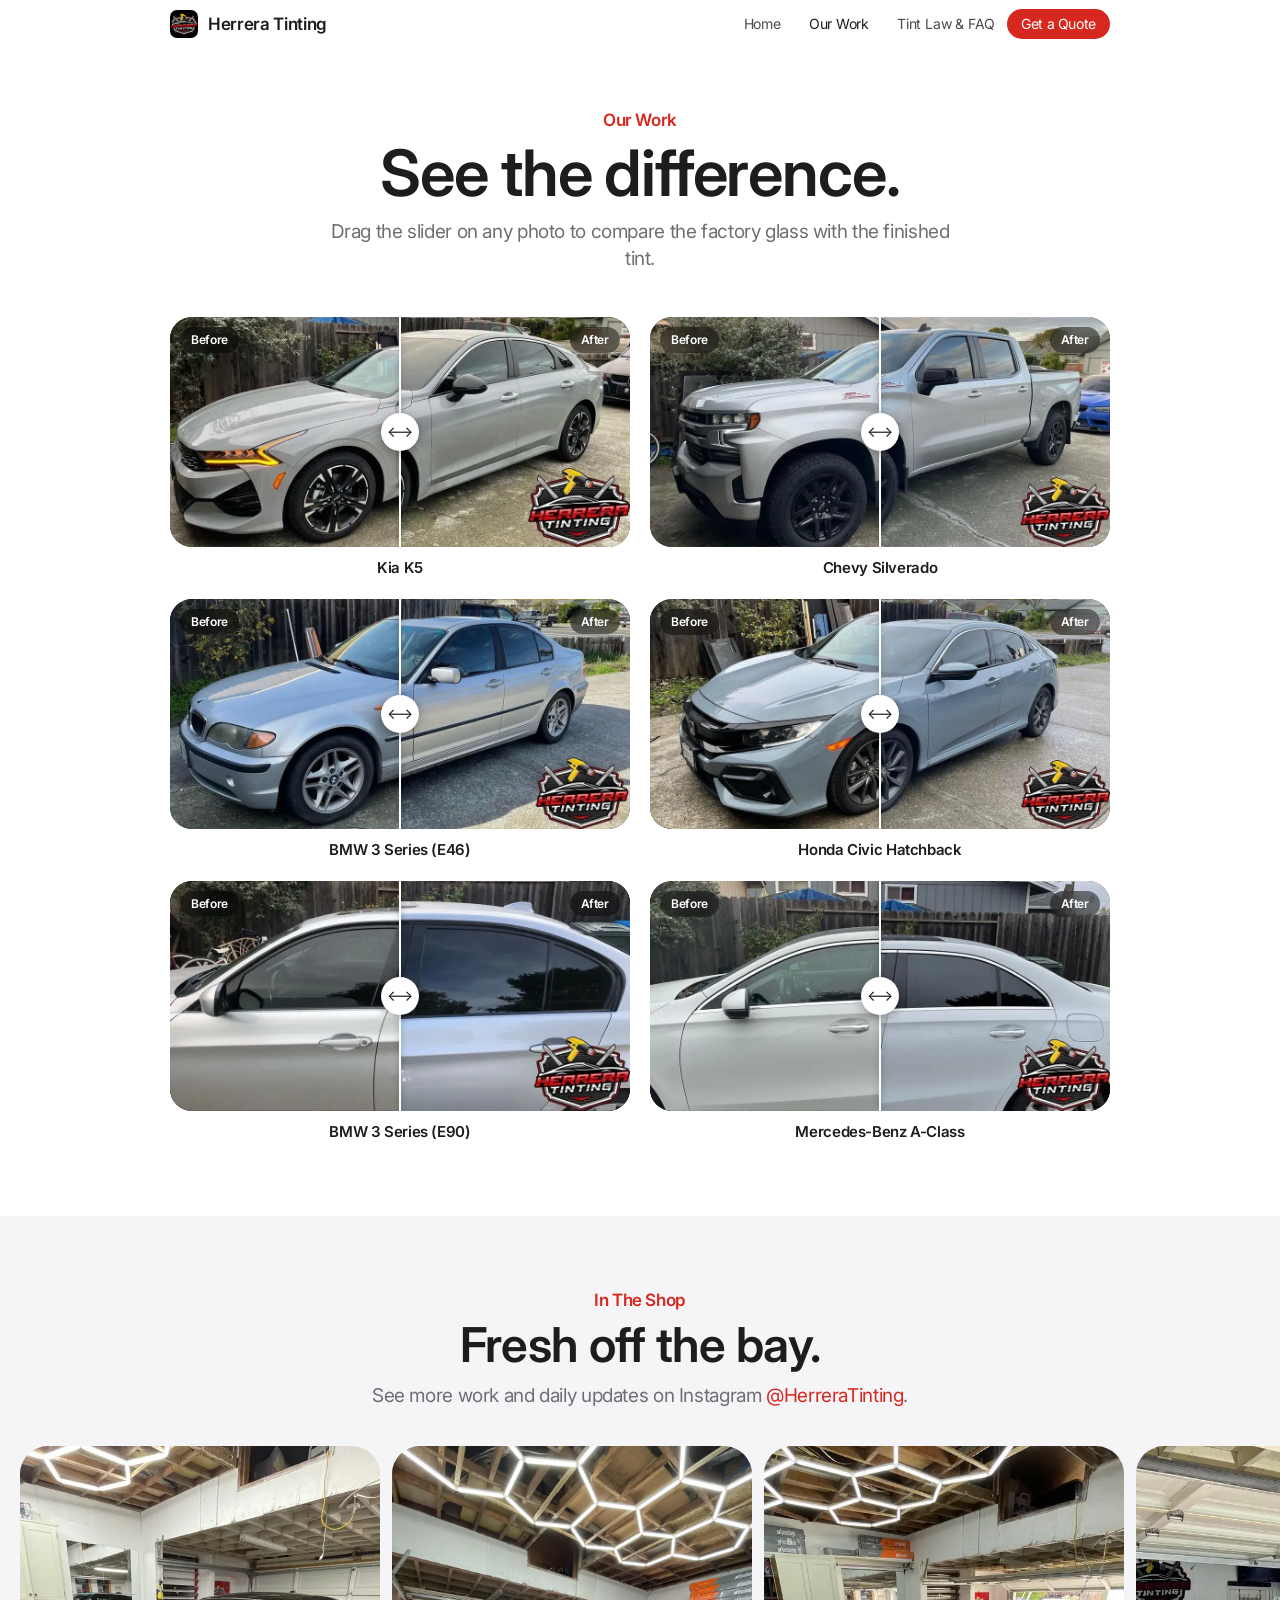
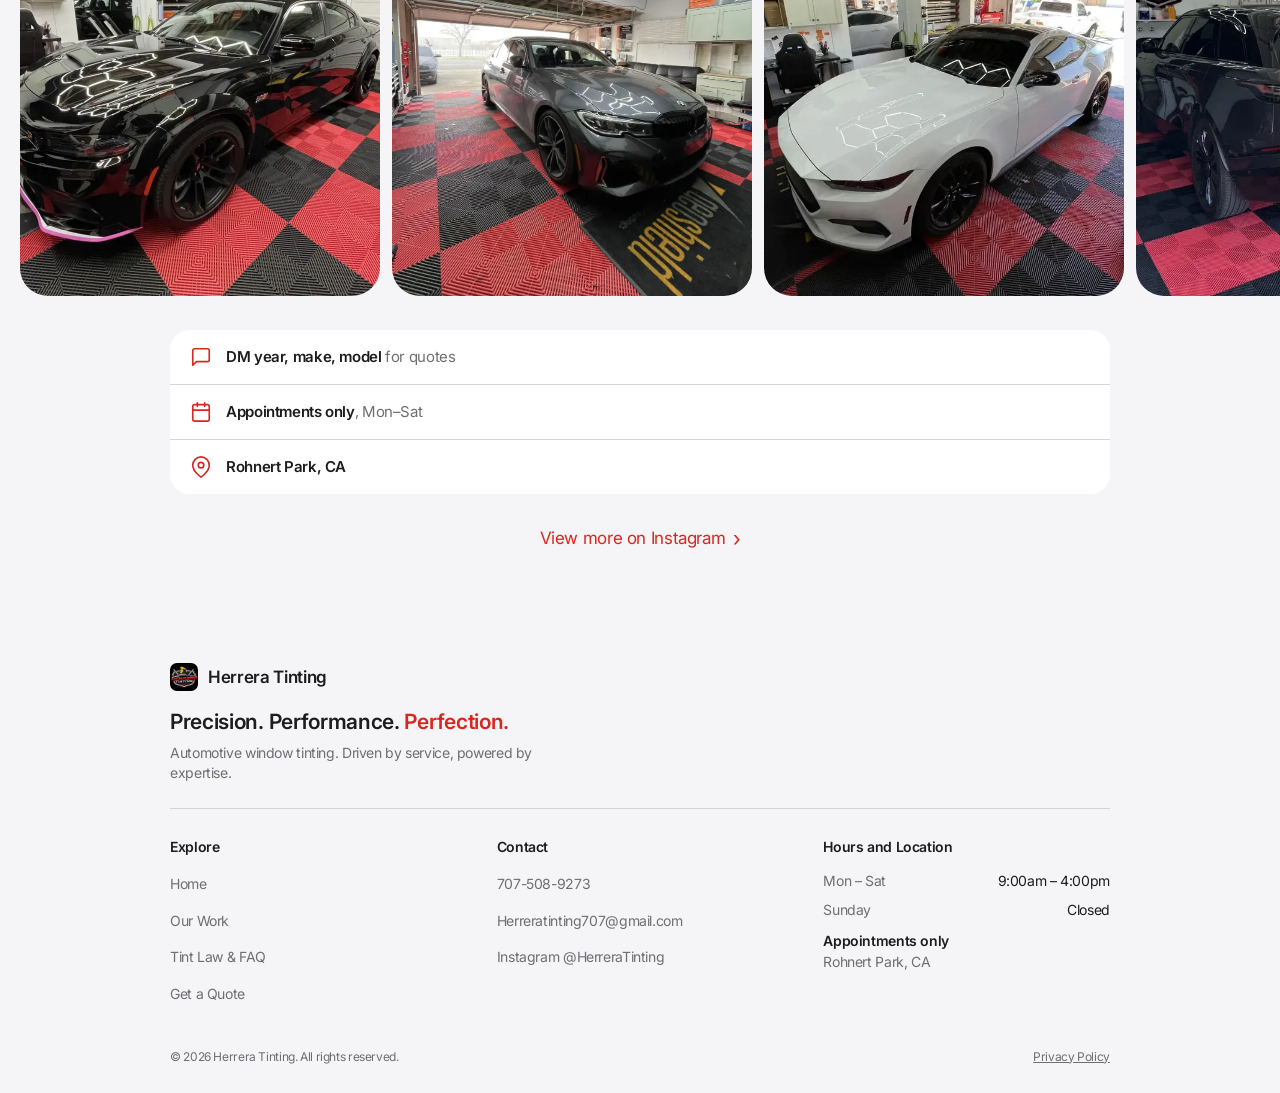
==== our-work.html @ 3faf7574 "Sample" ====
<!DOCTYPE html>
<html lang="en">
<head>
<meta charset="UTF-8">
<meta name="viewport" content="width=device-width, initial-scale=1, viewport-fit=cover">
<title>Our Work | Herrera Tinting</title>
<meta name="description" content="Before and after photos of window tint installs from Herrera Tinting in Rohnert Park, CA.">
<meta name="theme-color" content="#ffffff">
<link rel="icon" href="assets/logo.webp">
<link rel="preconnect" href="https://fonts.googleapis.com">
<link rel="preconnect" href="https://fonts.gstatic.com" crossorigin>
<link href="https://fonts.googleapis.com/css2?family=Inter:wght@400;500;600&display=swap" rel="stylesheet">
<link rel="stylesheet" href="styles.css">
<script>document.documentElement.classList.add("js")</script>
</head>
<body>
<header class="nav">
  <div class="wrap nav-in">
    <a href="index.html" class="brand"><img src="assets/logo.webp" alt="" width="28" height="28">Herrera Tinting</a>
    <nav id="menu" class="menu" aria-label="Main">
      <ul><li><a href="index.html">Home</a></li><li><a href="our-work.html" aria-current="page">Our Work</a></li><li><a href="tint-law-faq.html">Tint Law &amp; FAQ</a></li></ul>
      <div class="m-sub"><a href="#quote" data-quote>Get a Quote</a><a href="tel:7075089273">Call 707-508-9273</a></div>
    </nav>
    <div class="nav-r">
      <a href="#quote" data-quote class="btn sm">Get a Quote</a>
      <button class="menu-btn" aria-label="Open menu" aria-expanded="false" aria-controls="menu"><span></span><span></span></button>
    </div>
  </div>
</header>
<main>
<div class="wrap page-head reveal">
  <span class="eyebrow">Our Work</span>
  <h1>See the difference.</h1>
  <p class="sub">Drag the slider on any photo to compare the factory glass with the finished tint.</p>
</div>

<section id="all-work" style="padding-top:0">
  <div class="wrap"><div class="ba-grid"><figure class="ba-fig reveal"><div class="ba" role="slider" tabindex="0" aria-label="Before and after: Kia K5" aria-valuemin="0" aria-valuemax="100" aria-valuenow="50"><img src="assets/kia-k5-before.webp" alt="Kia K5 before tint"><img class="after" src="assets/kia-k5-after.webp" alt="Kia K5 after tint"><span class="lbl b">Before</span><span class="lbl a">After</span><div class="bar"></div></div><figcaption class="ba-cap"><b>Kia K5</b></figcaption></figure><figure class="ba-fig reveal"><div class="ba" role="slider" tabindex="0" aria-label="Before and after: Chevy Silverado" aria-valuemin="0" aria-valuemax="100" aria-valuenow="50"><img src="assets/silverado-before.webp" alt="Chevy Silverado before tint"><img class="after" src="assets/silverado-after.webp" alt="Chevy Silverado after tint"><span class="lbl b">Before</span><span class="lbl a">After</span><div class="bar"></div></div><figcaption class="ba-cap"><b>Chevy Silverado</b></figcaption></figure><figure class="ba-fig reveal"><div class="ba" role="slider" tabindex="0" aria-label="Before and after: BMW 3 Series (E46)" aria-valuemin="0" aria-valuemax="100" aria-valuenow="50"><img src="assets/bmw-e46-before.webp" alt="BMW 3 Series (E46) before tint" loading="lazy" decoding="async"><img class="after" src="assets/bmw-e46-after.webp" alt="BMW 3 Series (E46) after tint" loading="lazy" decoding="async"><span class="lbl b">Before</span><span class="lbl a">After</span><div class="bar"></div></div><figcaption class="ba-cap"><b>BMW 3 Series (E46)</b></figcaption></figure><figure class="ba-fig reveal"><div class="ba" role="slider" tabindex="0" aria-label="Before and after: Honda Civic Hatchback" aria-valuemin="0" aria-valuemax="100" aria-valuenow="50"><img src="assets/civic-before.webp" alt="Honda Civic Hatchback before tint" loading="lazy" decoding="async"><img class="after" src="assets/civic-after.webp" alt="Honda Civic Hatchback after tint" loading="lazy" decoding="async"><span class="lbl b">Before</span><span class="lbl a">After</span><div class="bar"></div></div><figcaption class="ba-cap"><b>Honda Civic Hatchback</b></figcaption></figure><figure class="ba-fig reveal"><div class="ba" role="slider" tabindex="0" aria-label="Before and after: BMW 3 Series (E90)" aria-valuemin="0" aria-valuemax="100" aria-valuenow="50"><img src="assets/bmw-e90-before.webp" alt="BMW 3 Series (E90) before tint" loading="lazy" decoding="async"><img class="after" src="assets/bmw-e90-after.webp" alt="BMW 3 Series (E90) after tint" loading="lazy" decoding="async"><span class="lbl b">Before</span><span class="lbl a">After</span><div class="bar"></div></div><figcaption class="ba-cap"><b>BMW 3 Series (E90)</b></figcaption></figure><figure class="ba-fig reveal"><div class="ba" role="slider" tabindex="0" aria-label="Before and after: Mercedes-Benz A-Class" aria-valuemin="0" aria-valuemax="100" aria-valuenow="50"><img src="assets/mercedes-a-before.webp" alt="Mercedes-Benz A-Class before tint" loading="lazy" decoding="async"><img class="after" src="assets/mercedes-a-after.webp" alt="Mercedes-Benz A-Class after tint" loading="lazy" decoding="async"><span class="lbl b">Before</span><span class="lbl a">After</span><div class="bar"></div></div><figcaption class="ba-cap"><b>Mercedes-Benz A-Class</b></figcaption></figure></div></div>
</section>

<section class="alt" id="gallery">
  <div class="wrap head reveal">
    <span class="eyebrow">In The Shop</span>
    <h2>Fresh off the bay.</h2>
    <p class="sub">See more work and daily updates on Instagram <a class="red" href="https://www.instagram.com/herreratinting/" target="_blank" rel="noopener">@HerreraTinting</a>.</p>
  </div>
  <div class="rail reveal"><a href="assets/hero.webp"><img src="assets/hero.webp" alt="Dodge Charger in the Herrera Tinting garage" loading="lazy"></a><a href="assets/about.webp"><img src="assets/about.webp" alt="BMW 3 Series after tint" loading="lazy"></a><a href="assets/gallery-mustang.webp"><img src="assets/gallery-mustang.webp" alt="Ford Mustang in the shop" loading="lazy"></a><a href="assets/gallery-velar.webp"><img src="assets/gallery-velar.webp" alt="Range Rover Velar after tint" loading="lazy"></a></div>
  <div class="wrap">
    <ul class="list reveal">
      <li><svg class="ic" viewBox="0 0 24 24" fill="none" stroke="currentColor" stroke-width="1.8" stroke-linecap="round" stroke-linejoin="round" aria-hidden="true"><path d="M21 15a2 2 0 0 1-2 2H7l-4 4V5a2 2 0 0 1 2-2h14a2 2 0 0 1 2 2z"/></svg><span><b>DM year, make, model</b> for quotes</span></li>
      <li><svg class="ic" viewBox="0 0 24 24" fill="none" stroke="currentColor" stroke-width="1.8" stroke-linecap="round" stroke-linejoin="round" aria-hidden="true"><rect x="3" y="4" width="18" height="18" rx="2"/><path d="M16 2v4M8 2v4M3 10h18"/></svg><span><b>Appointments only</b>, Mon–Sat</span></li>
      <li><svg class="ic" viewBox="0 0 24 24" fill="none" stroke="currentColor" stroke-width="1.8" stroke-linecap="round" stroke-linejoin="round" aria-hidden="true"><path d="M21 10c0 7-9 13-9 13S3 17 3 10a9 9 0 0 1 18 0z"/><circle cx="12" cy="10" r="3"/></svg><span><b>Rohnert Park, CA</b></span></li>
    </ul>
    <div class="more reveal"><a href="https://www.instagram.com/herreratinting/" target="_blank" rel="noopener" class="link">View more on Instagram</a></div>
  </div>
</section>
</main>
<footer>
  <div class="wrap">
    <div class="foot-top">
      <a href="index.html" class="brand"><img src="assets/logo.webp" alt="" width="28" height="28">Herrera Tinting</a>
      <div class="tagline">Precision. Performance. <span>Perfection.</span></div>
      <p>Automotive window tinting. Driven by service, powered by expertise.</p>
    </div>
    <div class="foot-cols">
      <details class="fcol">
        <summary>Explore</summary>
        <ul><li><a href="index.html">Home</a></li><li><a href="our-work.html">Our Work</a></li><li><a href="tint-law-faq.html">Tint Law &amp; FAQ</a></li><li><a href="#quote" data-quote>Get a Quote</a></li></ul>
      </details>
      <details class="fcol">
        <summary>Contact</summary>
        <ul><li><a href="tel:7075089273">707-508-9273</a></li><li><a href="mailto:Herreratinting707@gmail.com">Herreratinting707@gmail.com</a></li><li><a href="https://www.instagram.com/herreratinting/" target="_blank" rel="noopener">Instagram @HerreraTinting</a></li></ul>
      </details>
      <details class="fcol" open>
        <summary>Hours and Location</summary>
        <table class="hours"><tr><td>Mon – Sat</td><td>9:00am – 4:00pm</td></tr><tr><td>Sunday</td><td>Closed</td></tr></table>
        <p class="note"><b>Appointments only</b><br>Rohnert Park, CA</p>
      </details>
    </div>
    <div class="legal">
      <span>© <span id="yr"></span> Herrera Tinting. All rights reserved.</span>
      <button data-open="privacy">Privacy Policy</button>
    </div>
  </div>
</footer>
<dialog class="sheet" id="quote" aria-labelledby="q-title">
  <div class="sheet-head"><h3 id="q-title">Get a free quote</h3><button class="x" type="button" aria-label="Close">×</button></div>
  <div class="sheet-body">
    <p>Tell us about your vehicle and we'll reply fast with pricing for ceramic, carbon, or both.</p>
    <div class="contact-rows">
      <a href="tel:7075089273"><svg viewBox="0 0 24 24" fill="none" stroke="currentColor" stroke-width="2" aria-hidden="true"><path d="M22 16.9v3a2 2 0 0 1-2.2 2 19.8 19.8 0 0 1-8.6-3.1 19.5 19.5 0 0 1-6-6A19.8 19.8 0 0 1 2.1 4.2 2 2 0 0 1 4.1 2h3a2 2 0 0 1 2 1.7c.1.9.4 1.8.7 2.7a2 2 0 0 1-.5 2.1L8 9.8a16 16 0 0 0 6 6l1.3-1.3a2 2 0 0 1 2.1-.4c.9.3 1.8.6 2.7.7a2 2 0 0 1 1.7 2z"/></svg><span><small>Call or text</small>707-508-9273</span></a>
      <a href="mailto:Herreratinting707@gmail.com"><svg viewBox="0 0 24 24" fill="none" stroke="currentColor" stroke-width="2" aria-hidden="true"><rect x="2" y="4" width="20" height="16" rx="2"/><path d="M22 7l-10 6L2 7"/></svg><span><small>Email</small>Herreratinting707@gmail.com</span></a>
    </div>
    <!-- NOTE: Connect this form to the existing GoHighLevel/LeadConnector form or embed when going live. -->
    <form id="quote-form" novalidate>
      <div class="field"><label for="full_name">Full Name <span class="req">*</span></label><input type="text" id="full_name" name="full_name" required autocomplete="name"></div>
      <div class="field"><label for="phone">Phone Number <span class="req">*</span></label><input id="phone" name="phone" type="tel" required autocomplete="tel"></div>
      <div class="field"><label for="vehicle">Year, Make &amp; Model of Vehicle <span class="req">*</span></label><input type="text" id="vehicle" name="vehicle" required placeholder="e.g. 2018 Mercedes-AMG C63"></div>
      <div class="field"><span class="flabel">What Type of Film <span class="req">*</span> <a href="index.html#films" class="hint-link">Compare films</a></span>
        <div class="opts one three">
          <label class="opt film-opt"><input type="radio" name="film" value="C2 Carbon" required><b>C2 Carbon</b><small>Best value · great heat &amp; UV rejection</small></label>
          <label class="opt film-opt"><input type="radio" name="film" value="ProNano Ceramic"><b>ProNano Ceramic</b><small>Highest heat rejection</small></label>
          <label class="opt film-opt"><input type="radio" name="film" value="Quote for Both"><b>Quote for Both</b><small>Compare prices side by side</small></label>
        </div>
      </div>
      <div class="field"><span class="flabel">Which Windows Need Tint? <span class="hint">Pick one. Red = tinted.</span></span>
        <div class="opts"><label class="opt"><input type="radio" name="windows" value="Full Tint"><svg class="car" viewBox="0 0 200 90" aria-hidden="true"><rect class="body" x="10" y="10" width="180" height="70" rx="26"/><rect class="g" x="128" y="18" width="18" height="54" rx="6"/><rect class="t" x="96" y="14" width="28" height="12" rx="3"/><rect class="t" x="96" y="64" width="28" height="12" rx="3"/><rect class="t" x="60" y="14" width="32" height="12" rx="3"/><rect class="t" x="60" y="64" width="32" height="12" rx="3"/><rect class="t" x="34" y="20" width="16" height="50" rx="5"/></svg><b>Full Tint</b><small>All sides + back glass</small></label><label class="opt"><input type="radio" name="windows" value="Full Tint + Windshield"><svg class="car" viewBox="0 0 200 90" aria-hidden="true"><rect class="body" x="10" y="10" width="180" height="70" rx="26"/><rect class="t" x="128" y="18" width="18" height="54" rx="6"/><rect class="t" x="96" y="14" width="28" height="12" rx="3"/><rect class="t" x="96" y="64" width="28" height="12" rx="3"/><rect class="t" x="60" y="14" width="32" height="12" rx="3"/><rect class="t" x="60" y="64" width="32" height="12" rx="3"/><rect class="t" x="34" y="20" width="16" height="50" rx="5"/></svg><b>Full Tint + Windshield</b><small>Every window</small></label><label class="opt"><input type="radio" name="windows" value="Back Half"><svg class="car" viewBox="0 0 200 90" aria-hidden="true"><rect class="body" x="10" y="10" width="180" height="70" rx="26"/><rect class="g" x="128" y="18" width="18" height="54" rx="6"/><rect class="g" x="96" y="14" width="28" height="12" rx="3"/><rect class="g" x="96" y="64" width="28" height="12" rx="3"/><rect class="t" x="60" y="14" width="32" height="12" rx="3"/><rect class="t" x="60" y="64" width="32" height="12" rx="3"/><rect class="t" x="34" y="20" width="16" height="50" rx="5"/></svg><b>Back Half</b><small>Rear doors + back glass</small></label><label class="opt"><input type="radio" name="windows" value="Front Windows"><svg class="car" viewBox="0 0 200 90" aria-hidden="true"><rect class="body" x="10" y="10" width="180" height="70" rx="26"/><rect class="g" x="128" y="18" width="18" height="54" rx="6"/><rect class="t" x="96" y="14" width="28" height="12" rx="3"/><rect class="t" x="96" y="64" width="28" height="12" rx="3"/><rect class="g" x="60" y="14" width="32" height="12" rx="3"/><rect class="g" x="60" y="64" width="32" height="12" rx="3"/><rect class="g" x="34" y="20" width="16" height="50" rx="5"/></svg><b>Front Windows</b><small>Driver + passenger</small></label><label class="opt"><input type="radio" name="windows" value="Front Windows + Windshield"><svg class="car" viewBox="0 0 200 90" aria-hidden="true"><rect class="body" x="10" y="10" width="180" height="70" rx="26"/><rect class="t" x="128" y="18" width="18" height="54" rx="6"/><rect class="t" x="96" y="14" width="28" height="12" rx="3"/><rect class="t" x="96" y="64" width="28" height="12" rx="3"/><rect class="g" x="60" y="14" width="32" height="12" rx="3"/><rect class="g" x="60" y="64" width="32" height="12" rx="3"/><rect class="g" x="34" y="20" width="16" height="50" rx="5"/></svg><b>Front Windows + Windshield</b><small>Front doors + windshield</small></label><label class="opt"><input type="radio" name="windows" value="Windshield Strip"><svg class="car" viewBox="0 0 200 90" aria-hidden="true"><rect class="body" x="10" y="10" width="180" height="70" rx="26"/><rect class="g" x="128" y="18" width="18" height="54" rx="6"/><rect class="t" x="128" y="18" width="5" height="54" rx="2"/><rect class="g" x="96" y="14" width="28" height="12" rx="3"/><rect class="g" x="96" y="64" width="28" height="12" rx="3"/><rect class="g" x="60" y="14" width="32" height="12" rx="3"/><rect class="g" x="60" y="64" width="32" height="12" rx="3"/><rect class="g" x="34" y="20" width="16" height="50" rx="5"/></svg><b>Windshield Strip</b><small>Top strip only</small></label><label class="opt"><input type="radio" name="windows" value="Something Else"><svg class="car" viewBox="0 0 200 90" aria-hidden="true"><rect class="body" x="10" y="10" width="180" height="70" rx="26"/><text x="100" y="55" text-anchor="middle" font-size="28" fill="#8e8e93" font-family="Inter,sans-serif">?</text></svg><b>Something Else</b><small>Tell us in comments</small></label></div>
      </div>
      <div class="field"><label for="removal">Tint Removal? <span class="req">*</span></label>
        <select id="removal" name="removal" required><option value="">Select…</option><option>No</option><option>Yes</option></select>
      </div>
      <div class="removal" id="removal-fields">
        <div class="field"><label for="removal_windows">Which Windows Need Removal?</label><input type="text" id="removal_windows" name="removal_windows" placeholder="e.g. rear window, back doors"></div>
        <div class="field"><label for="condition">Condition of Old Tint</label>
          <select id="condition" name="condition"><option value="">Select…</option><option>Peeling</option><option>Bubbling</option><option>Faded</option><option>Blurry/Hazy</option><option>Discoloration</option></select>
        </div>
      </div>
      <div class="field"><label for="comments">Comments</label><textarea id="comments" name="comments" placeholder="Shade preference, timing, anything else we should know"></textarea></div>
      <label class="consent"><input type="checkbox" id="terms" required> I agree to the terms &amp; conditions provided by the company. By providing my phone number, I agree to receive text messages from the business.</label>
      <button type="submit" class="btn">Request My Free Quote</button>
      <div class="form-msg" id="form-msg" role="status"></div>
    </form>
  </div>
</dialog>

<dialog class="sheet" id="privacy" aria-labelledby="p-title">
  <div class="sheet-head"><h3 id="p-title">Privacy Policy</h3><button class="x" type="button" aria-label="Close">×</button></div>
  <div class="sheet-body">
    <p>Herrera Tinting is committed to protecting your privacy. This policy explains how we collect, use, and protect your personal information.</p>
    <h4>Information</h4>
    <p>We may collect and store your email address and phone number only to contact you and share updates or promotions related to Herrera Tinting. We do not sell or share your information with third parties for marketing or any other purpose.</p>
    <p style="margin-top:10px">You can opt out at any time. To stop receiving updates or promotions, text "opt out" to our number.</p>
    <h4>Contact Us</h4>
    <p>Questions about this policy or how we handle your information? Reach us at 707-508-9273 or Herreratinting707@gmail.com.</p>
    <button class="btn" data-close>Close</button>
  </div>
</dialog>

<div class="lightbox" id="lightbox" role="dialog" aria-modal="true" aria-label="Image viewer"><button class="x" aria-label="Close">×</button><img alt=""></div>
<script src="script.js"></script>
</body>
</html>
---- styles.css ----
/* Herrera Tinting — mobile-first, modeled on apple.com's phone layout */
:root{
  --bg:#fff; --bg2:#f5f5f7; --ink:#1d1d1f; --mute:#6e6e73; --line:#d2d2d7;
  --red:#d7281f; --red-dk:#b21e17; --red-hi:#ff6b5f;
  --nav-h:48px; --r:28px; --pad:20px;
  --font:-apple-system,BlinkMacSystemFont,"SF Pro Display","SF Pro Text",Inter,"Helvetica Neue",Helvetica,Arial,sans-serif;
}
*{box-sizing:border-box;margin:0;padding:0}
html{-webkit-text-size-adjust:100%;scroll-padding-top:64px;scroll-behavior:smooth}
body{font-family:var(--font);font-size:17px;line-height:1.47;letter-spacing:-.022em;color:var(--ink);background:var(--bg);
  -webkit-font-smoothing:antialiased;padding-top:var(--nav-h)}
body:has(dialog[open]),html.menu-open body{overflow:hidden}
img{display:block;max-width:100%}
a{color:inherit;text-decoration:none}
button{font:inherit;color:inherit;letter-spacing:inherit}
ul{list-style:none}
:focus-visible{outline:2px solid var(--red);outline-offset:3px;border-radius:6px}
.wrap{max-width:980px;margin:0 auto;padding:0 var(--pad)}
section{padding:72px 0}

/* type */
.eyebrow{display:block;font-size:17px;font-weight:600;color:var(--red);margin-bottom:6px}
h1{font-size:clamp(40px,11vw,64px);font-weight:600;line-height:1.07;letter-spacing:-.018em}
h2{font-size:clamp(32px,8.6vw,48px);font-weight:600;line-height:1.1;letter-spacing:-.014em}
h3{font-weight:600;letter-spacing:-.012em}
.sub{font-size:19px;line-height:1.42;color:var(--mute);margin:12px auto 0;max-width:620px}
.center{text-align:center}
.head{text-align:center;margin-bottom:36px}
.red{color:var(--red)}

/* buttons + links */
.btn{display:inline-flex;align-items:center;justify-content:center;min-height:44px;padding:0 24px;border-radius:980px;
  font-size:17px;background:var(--red);color:#fff;border:0;cursor:pointer;transition:background .2s}
.btn:hover{background:var(--red-dk)}
.btn.sm{min-height:30px;padding:0 14px;font-size:14px}
.link{display:inline-flex;align-items:center;color:var(--red);font-size:17px;cursor:pointer;background:none;border:0;padding:0}
.link::after{content:"›";margin-left:.35em;font-size:1.25em;line-height:1;transition:transform .2s}
.link:hover::after{transform:translateX(3px)}
.link:hover{text-decoration:underline}
.ctas{display:flex;flex-wrap:wrap;justify-content:center;align-items:center;gap:14px 28px;margin-top:26px}

/* header */
.nav{position:fixed;inset:0 0 auto;height:var(--nav-h);z-index:50;background:rgba(255,255,255,.8);
  -webkit-backdrop-filter:saturate(180%) blur(20px);backdrop-filter:saturate(180%) blur(20px);transition:box-shadow .2s}
.nav.scrolled,html.menu-open .nav{box-shadow:0 1px 0 rgba(0,0,0,.1)}
html.menu-open .nav{background:rgba(255,255,255,.96)}
.nav-in{height:100%;display:flex;align-items:center;justify-content:space-between;gap:12px}
.brand{display:flex;align-items:center;gap:10px;font-size:17px;font-weight:600;letter-spacing:-.02em}
.brand img{width:28px;height:28px;border-radius:7px;object-fit:cover}
.nav-r{display:flex;align-items:center;gap:6px}
.menu-btn{width:44px;height:44px;background:none;border:0;cursor:pointer;position:relative}
.menu-btn span{position:absolute;left:14px;right:14px;height:1.5px;background:var(--ink);transition:transform .3s,top .3s}
.menu-btn span:nth-child(1){top:19px}.menu-btn span:nth-child(2){top:25px}
html.menu-open .menu-btn span:nth-child(1){top:22px;transform:rotate(45deg)}
html.menu-open .menu-btn span:nth-child(2){top:22px;transform:rotate(-45deg)}
.menu{position:fixed;top:var(--nav-h);left:0;right:0;height:calc(100dvh - var(--nav-h));background:#fff;
  -webkit-backdrop-filter:blur(20px);backdrop-filter:blur(20px);padding:28px var(--pad) 40px;overflow:auto;
  opacity:0;visibility:hidden;transform:translateY(-8px);transition:opacity .3s,transform .3s,visibility .3s;z-index:49}
html.menu-open .menu{opacity:1;visibility:visible;transform:none}
.menu ul{display:grid}
.menu li a{display:block;font-size:32px;font-weight:600;letter-spacing:-.015em;line-height:1.1;padding:14px 0;color:var(--ink);transition:color .2s}
.menu li a[aria-current]{color:var(--red)}
.menu .m-sub{margin-top:28px;padding-top:24px;border-top:1px solid var(--line);display:grid;gap:14px;font-size:17px}
.menu .m-sub a,.menu .m-sub button{color:var(--mute);text-align:left}
@media(min-width:768px){
  .menu{position:static;height:auto;background:none;padding:0;opacity:1;visibility:visible;transform:none;overflow:visible;-webkit-backdrop-filter:none;backdrop-filter:none}
  .menu ul{display:flex;gap:28px}
  .menu li a{font-size:14px;font-weight:400;padding:0;color:var(--ink);opacity:.8}
  .menu li a:hover,.menu li a[aria-current]{opacity:1;color:var(--ink)}
  .menu .m-sub{display:none}
  .menu-btn{display:none}
  .nav-in{justify-content:flex-start}
  .menu{margin-left:auto}
}

/* hero */
.hero{padding:52px 0 0;text-align:center}
.hero .lead{font-size:21px;line-height:1.38;color:var(--ink);max-width:520px;margin:16px auto 0}
.hero-meta{font-size:14px;color:var(--mute);margin-top:22px}
.hero-meta b{color:var(--ink);font-weight:600}
.hero-media{margin:40px 10px 0;border-radius:var(--r);overflow:hidden;aspect-ratio:4/3;background:var(--bg2)}
.hero-media img{width:100%;height:100%;object-fit:cover}
.pills{display:flex;gap:8px;overflow-x:auto;padding:22px var(--pad) 0;scrollbar-width:none;justify-content:flex-start}
.pills::-webkit-scrollbar{display:none}
.pills span{flex:none;background:var(--bg2);border-radius:980px;padding:8px 16px;font-size:14px;font-weight:500;color:var(--ink)}
@media(min-width:700px){.pills{justify-content:center;flex-wrap:wrap;overflow:visible}.hero-media{margin:48px auto 0;max-width:940px}}

/* before / after */
.alt{background:var(--bg2)}
.ba-grid{display:grid;gap:28px}
.ba-fig{margin:0}
.ba{position:relative;aspect-ratio:2/1;border-radius:22px;overflow:hidden;user-select:none;-webkit-user-select:none;touch-action:pan-y;cursor:ew-resize;background:#000}
.ba img{position:absolute;inset:0;width:100%;height:100%;object-fit:cover;pointer-events:none}
.ba .after{clip-path:inset(0 0 0 var(--p,50%))}
.ba .bar{position:absolute;top:0;bottom:0;left:var(--p,50%);width:2px;background:#fff;transform:translateX(-50%);pointer-events:none;box-shadow:0 0 6px rgba(0,0,0,.35)}
.ba .bar::after{content:"⟷";position:absolute;top:50%;left:50%;transform:translate(-50%,-50%);width:38px;height:38px;border-radius:50%;background:#fff;color:var(--ink);display:grid;place-items:center;font-size:15px;box-shadow:0 2px 12px rgba(0,0,0,.35)}
.ba .lbl{position:absolute;top:10px;font-size:12px;font-weight:600;color:#fff;background:rgba(0,0,0,.45);-webkit-backdrop-filter:blur(8px);backdrop-filter:blur(8px);padding:4px 11px;border-radius:980px;pointer-events:none}
.ba .lbl.b{left:10px}.ba .lbl.a{right:10px}
.ba-cap{margin-top:10px;font-size:15px;color:var(--mute);text-align:center}
.ba-cap b{color:var(--ink);font-weight:600}
.more{text-align:center;margin-top:32px}
@media(min-width:900px){.ba-grid{grid-template-columns:repeat(3,1fr);gap:20px}}
@media(min-width:900px){#all-work .ba-grid{grid-template-columns:repeat(2,1fr)}#all-work .ba{aspect-ratio:2/1}}

/* films (dark tile) */
.dark{background:#000;color:#f5f5f7}
.dark .sub{color:#a1a1a6}
.dark .eyebrow{color:var(--red-hi)}
.dark .link{color:var(--red-hi)}
.films{display:grid;gap:14px}
.film{background:#1d1d1f;border-radius:var(--r);padding:30px 22px 26px;position:relative}
.tag{display:inline-block;font-size:12px;font-weight:600;padding:5px 12px;border-radius:980px;background:var(--red);color:#fff;margin-bottom:16px}
.tag.alt-tag{background:#3a3a3c;color:#f5f5f7}
.film h3{font-size:32px;line-height:1.1}
.tier{color:#a1a1a6;font-size:17px;margin:4px 0 22px}
.film li{display:flex;gap:12px;font-size:15px;line-height:1.4;color:#e8e8ed;padding:9px 0;border-top:1px solid #2c2c2e}
.film li::before{content:"";flex:0 0 16px;height:16px;margin-top:3px;background:var(--red-hi);
  -webkit-mask:url("data:image/svg+xml,%3Csvg xmlns='http://www.w3.org/2000/svg' viewBox='0 0 24 24' fill='none' stroke='black' stroke-width='3' stroke-linecap='round' stroke-linejoin='round'%3E%3Cpath d='M5 12l5 5L20 7'/%3E%3C/svg%3E") center/contain no-repeat;
  mask:url("data:image/svg+xml,%3Csvg xmlns='http://www.w3.org/2000/svg' viewBox='0 0 24 24' fill='none' stroke='black' stroke-width='3' stroke-linecap='round' stroke-linejoin='round'%3E%3Cpath d='M5 12l5 5L20 7'/%3E%3C/svg%3E") center/contain no-repeat}
.spec{width:100%;border-collapse:collapse;margin-top:22px;font-size:14px}
.spec th{text-align:left;color:#a1a1a6;font-weight:500;font-size:11px;letter-spacing:.05em;text-transform:uppercase;padding:0 4px 8px;border-bottom:1px solid #3a3a3c}
.spec td{padding:11px 4px;border-bottom:1px solid #2c2c2e}
.spec td:first-child{display:flex;align-items:center;gap:9px;font-weight:600;white-space:nowrap}
.spec td:nth-child(3){color:var(--red-hi);font-weight:600}
.sw{flex:none;width:24px;height:15px;border-radius:4px;border:1px solid rgba(255,255,255,.25);
  background:linear-gradient(rgba(0,0,0,var(--o)),rgba(0,0,0,var(--o))),linear-gradient(135deg,#9fb4c9,#e3ecf3)}
.film .link{margin-top:18px;font-size:15px}
.spec-note{color:#a1a1a6;font-size:13px;line-height:1.45;margin-top:22px;text-align:center}
.spec-note b{color:#e8e8ed;font-weight:600}
.compare{margin-top:24px;background:#1d1d1f;border-radius:22px;padding:24px 22px}
.compare h4{font-size:19px;font-weight:600;margin-bottom:8px;color:#f5f5f7}
.compare p{color:#a1a1a6;font-size:15px;line-height:1.5}
@media(min-width:800px){.films{grid-template-columns:1fr 1fr}.film{padding:36px 30px 30px}}
@media(max-width:380px){.spec{font-size:13px}.spec td:first-child{gap:6px}.sw{width:18px}}

/* about */
.about{display:grid;gap:36px;align-items:center}
.about-img{position:relative;border-radius:var(--r);overflow:hidden;aspect-ratio:4/5;background:var(--bg2)}
.about-img img{width:100%;height:100%;object-fit:cover}
.badge{position:absolute;left:14px;bottom:14px;background:rgba(255,255,255,.78);-webkit-backdrop-filter:saturate(180%) blur(20px);backdrop-filter:saturate(180%) blur(20px);border-radius:16px;padding:12px 16px;font-weight:600;font-size:15px;line-height:1.3}
.badge small{display:block;font-weight:400;color:var(--mute);font-size:13px}
.about-txt h2{margin-bottom:18px}
.about-txt p{color:#424245;margin-bottom:14px}
.points{display:grid;grid-template-columns:1fr 1fr;gap:10px;margin:24px 0 28px}
.points div{background:var(--bg2);border-radius:18px;padding:16px}
.points b{display:block;font-size:15px;font-weight:600}
.points span{color:var(--mute);font-size:13px;line-height:1.35;display:block;margin-top:2px}
@media(min-width:800px){.about{grid-template-columns:1fr 1fr;gap:56px}}

/* inner page head */
.page-head{padding-top:60px;padding-bottom:44px;text-align:center}
.page-head h1{margin-top:2px}

/* gallery rail */
.rail{display:flex;gap:12px;overflow-x:auto;scroll-snap-type:x mandatory;padding:0 var(--pad) 6px;scroll-padding:0 var(--pad);scrollbar-width:none;-webkit-overflow-scrolling:touch}
.rail::-webkit-scrollbar{display:none}
.rail a{flex:0 0 78%;max-width:360px;aspect-ratio:4/5;border-radius:var(--r);overflow:hidden;scroll-snap-align:start;background:#e8e8ed;cursor:zoom-in}
.rail img{width:100%;height:100%;object-fit:cover}
.list{background:#fff;border-radius:20px;overflow:hidden;margin-top:28px}
.list li{display:flex;gap:14px;align-items:center;padding:16px 20px;font-size:15px;color:var(--mute)}
.list li+li{border-top:1px solid var(--line)}
.list li b{color:var(--ink);font-weight:600}
.list .ic{flex:0 0 22px;width:22px;height:22px;color:var(--red)}

/* law */
.law-grid{display:grid;gap:28px}
.group{background:var(--bg2);border-radius:22px;overflow:hidden}
.law-item{display:flex;gap:16px;align-items:baseline;padding:18px 20px}
.law-item+.law-item{border-top:1px solid var(--line)}
.pct{flex:0 0 84px;white-space:nowrap;font-size:24px;font-weight:600;color:var(--red);letter-spacing:-.02em}
.law-item b{display:block;font-weight:600}
.law-item span{display:block;color:var(--mute);font-size:15px;line-height:1.4;margin-top:2px}
.diagram{background:var(--bg2);border-radius:22px;padding:24px;max-width:420px;margin:0 auto;width:100%}
.disclaimer{color:var(--mute);font-size:13px;line-height:1.45;margin-top:18px;text-align:center}
@media(min-width:800px){.law-grid{grid-template-columns:1.2fr 1fr;align-items:start}}

/* faq */
.faq{max-width:760px;margin:0 auto;border-top:1px solid var(--line)}
.faq details{border-bottom:1px solid var(--line)}
.faq summary{position:relative;list-style:none;cursor:pointer;padding:20px 40px 20px 0;font-size:19px;font-weight:600;line-height:1.3;letter-spacing:-.014em}
.faq summary::-webkit-details-marker{display:none}
.faq summary::after{content:"";position:absolute;right:2px;top:50%;width:14px;height:14px;margin-top:-7px;transition:transform .25s;
  background:linear-gradient(var(--mute),var(--mute)) center/100% 1.5px no-repeat,linear-gradient(var(--mute),var(--mute)) center/1.5px 100% no-repeat}
.faq details[open] summary::after{transform:rotate(45deg)}
.faq details p{color:#424245;padding:0 0 22px;font-size:17px}
.faq details a{color:var(--red)}
.faq details a:hover{text-decoration:underline}

/* footer */
footer{background:var(--bg2);color:var(--mute);font-size:14px;padding:40px 0 28px}
.foot-top{padding-bottom:24px;border-bottom:1px solid var(--line)}
.foot-top .brand{color:var(--ink)}
.tagline{font-size:21px;font-weight:600;color:var(--ink);line-height:1.2;margin:18px 0 8px;letter-spacing:-.015em}
.tagline span{color:var(--red)}
.foot-top p{max-width:420px}
.fcol{border-bottom:1px solid var(--line)}
.fcol summary{list-style:none;cursor:pointer;display:flex;justify-content:space-between;align-items:center;padding:16px 0;font-weight:600;color:var(--ink);font-size:14px}
.fcol summary::-webkit-details-marker{display:none}
.fcol summary::after{content:"";width:8px;height:8px;border-right:1.5px solid var(--mute);border-bottom:1.5px solid var(--mute);transform:rotate(45deg) translateY(-2px);transition:transform .25s}
.fcol[open] summary::after{transform:rotate(-135deg) translateY(-2px)}
.fcol ul{display:grid;gap:2px;padding-bottom:14px}
.fcol li a,.fcol li button,.fcol li span{display:block;padding:7px 0;color:var(--mute);background:none;border:0;cursor:pointer;text-align:left;font-size:14px}
.fcol li a:hover,.fcol li button:hover{color:var(--ink);text-decoration:underline}
.hours{width:100%;border-collapse:collapse;margin-bottom:6px}
.hours td{padding:4px 0;font-size:14px}
.hours td:last-child{text-align:right;color:var(--ink)}
.fcol .note{padding-bottom:14px;font-size:14px;line-height:1.5}
.fcol .note b{color:var(--ink);font-weight:600}
.legal{display:flex;justify-content:space-between;flex-wrap:wrap;gap:10px;margin-top:22px;font-size:12px}
.legal button{background:none;border:0;color:var(--mute);cursor:pointer;text-decoration:underline;font-size:12px}
@media(min-width:768px){
  .foot-cols{display:grid;grid-template-columns:repeat(3,1fr);gap:40px;padding-top:28px}
  .fcol{border:0}
  .fcol summary{pointer-events:none;padding:0 0 10px}
  .fcol summary::after{display:none}
}

/* sheets (quote + privacy) */
dialog.sheet{border:0;padding:0;background:#fff;color:var(--ink);width:100%;max-width:100%;max-height:94dvh;margin:auto 0 0;border-radius:var(--r) var(--r) 0 0;overflow:hidden}
dialog.sheet[open]{display:flex;flex-direction:column;animation:up .38s cubic-bezier(.32,.72,0,1)}
dialog.sheet::backdrop{background:rgba(0,0,0,.4);-webkit-backdrop-filter:blur(6px);backdrop-filter:blur(6px)}
@keyframes up{from{transform:translateY(40px);opacity:0}to{transform:none;opacity:1}}
.sheet-head{display:flex;justify-content:space-between;align-items:center;gap:12px;padding:18px 20px 14px;border-bottom:1px solid var(--line)}
.sheet-head h3{font-size:21px}
.x{width:32px;height:32px;border-radius:50%;border:0;background:var(--bg2);color:var(--mute);font-size:20px;line-height:1;cursor:pointer;flex:none}
.sheet-body{overflow:auto;padding:20px 20px 32px;-webkit-overflow-scrolling:touch}
.sheet-body>p{color:var(--mute);font-size:15px}
.sheet-body h4{font-size:15px;font-weight:600;margin:18px 0 4px}
.sheet-body .btn{margin-top:20px}
@media(min-width:700px){dialog.sheet{max-width:640px;margin:auto;border-radius:var(--r);max-height:90dvh}}
.contact-rows{background:var(--bg2);border-radius:16px;margin:16px 0 22px;overflow:hidden}
.contact-rows a{display:flex;align-items:center;gap:12px;padding:14px 16px;font-size:15px;min-width:0}
.contact-rows a+a{border-top:1px solid var(--line)}
.contact-rows small{display:block;color:var(--mute);font-size:12px;line-height:1.2}
.contact-rows span{min-width:0;overflow-wrap:anywhere}
.contact-rows svg{flex:0 0 20px;width:20px;color:var(--red)}

/* form */
form{display:grid;gap:18px}
.field{display:flex;flex-direction:column;gap:7px;min-width:0}
label,.flabel{font-size:14px;font-weight:600}
.req{color:var(--red)}
.hint{font-weight:400;color:var(--mute);font-size:13px}
.hint-link{font-weight:400;font-size:13px;color:var(--red)}
input[type=text],input[type=tel],select,textarea{width:100%;background:var(--bg2);border:1.5px solid transparent;border-radius:12px;padding:14px;font:inherit;font-size:17px;color:var(--ink);letter-spacing:inherit;-webkit-appearance:none;appearance:none}
select{background-image:linear-gradient(45deg,transparent 50%,var(--mute) 50%),linear-gradient(135deg,var(--mute) 50%,transparent 50%);background-position:calc(100% - 20px) 50%,calc(100% - 15px) 50%;background-size:5px 5px;background-repeat:no-repeat;padding-right:38px}
input:focus,select:focus,textarea:focus{outline:none;border-color:var(--red);background-color:#fff}
.invalid{border-color:var(--red)!important}
textarea{min-height:100px;resize:vertical}
.opts{display:grid;grid-template-columns:1fr 1fr;gap:10px}
.opts.one{grid-template-columns:1fr}
.opt{position:relative;display:flex;flex-direction:column;gap:2px;background:var(--bg2);border:1.5px solid transparent;border-radius:14px;padding:12px;cursor:pointer;font-weight:400;transition:border-color .15s,background .15s}
.opt input{position:absolute;opacity:0;pointer-events:none}
.opt:has(input:checked){border-color:var(--red);background:#fff;box-shadow:0 0 0 1px var(--red)}
.opt:has(input:focus-visible){outline:2px solid var(--red);outline-offset:2px}
.opt.bad{border-color:var(--red)}
.opt b{font-size:14px;font-weight:600;line-height:1.25}
.opt small{font-size:12px;color:var(--mute);line-height:1.3}
.car{width:100%;height:auto;margin-bottom:6px}
.car .g{fill:#d2d2d7}.car .t{fill:var(--red)}.car .body{fill:none;stroke:#8e8e93;stroke-width:2}
.removal{display:none;gap:18px}
.removal.show{display:grid}
.consent{display:flex;gap:10px;align-items:flex-start;font-size:13px;font-weight:400;color:var(--mute);line-height:1.4}
.consent input{width:20px;height:20px;margin-top:1px;flex:none;accent-color:var(--red)}
form .btn{width:100%;min-height:50px;font-size:17px}
.form-msg{display:none;border-radius:12px;padding:14px;font-size:15px;background:#e8f6ec;color:#1b5e32}
.form-msg.err{background:#fdecec;color:#9b1c1c}
.form-msg.show{display:block}
@media(min-width:560px){.opts.three{grid-template-columns:repeat(3,1fr)}.removal{grid-template-columns:1fr 1fr}}

/* lightbox */
.lightbox{position:fixed;inset:0;background:rgba(0,0,0,.92);display:none;place-items:center;z-index:100;padding:20px;cursor:zoom-out}
.lightbox.open{display:grid}
.lightbox img{max-height:88vh;max-width:100%;border-radius:12px;object-fit:contain}
.lightbox .x{position:absolute;top:14px;right:14px;background:rgba(255,255,255,.18);color:#fff}

/* reveal */
.js .reveal{opacity:0;transform:translateY(20px);transition:opacity .7s ease,transform .7s ease}
.js .reveal.in{opacity:1;transform:none}
@media(prefers-reduced-motion:reduce){.js .reveal{opacity:1;transform:none;transition:none}html{scroll-behavior:auto}}
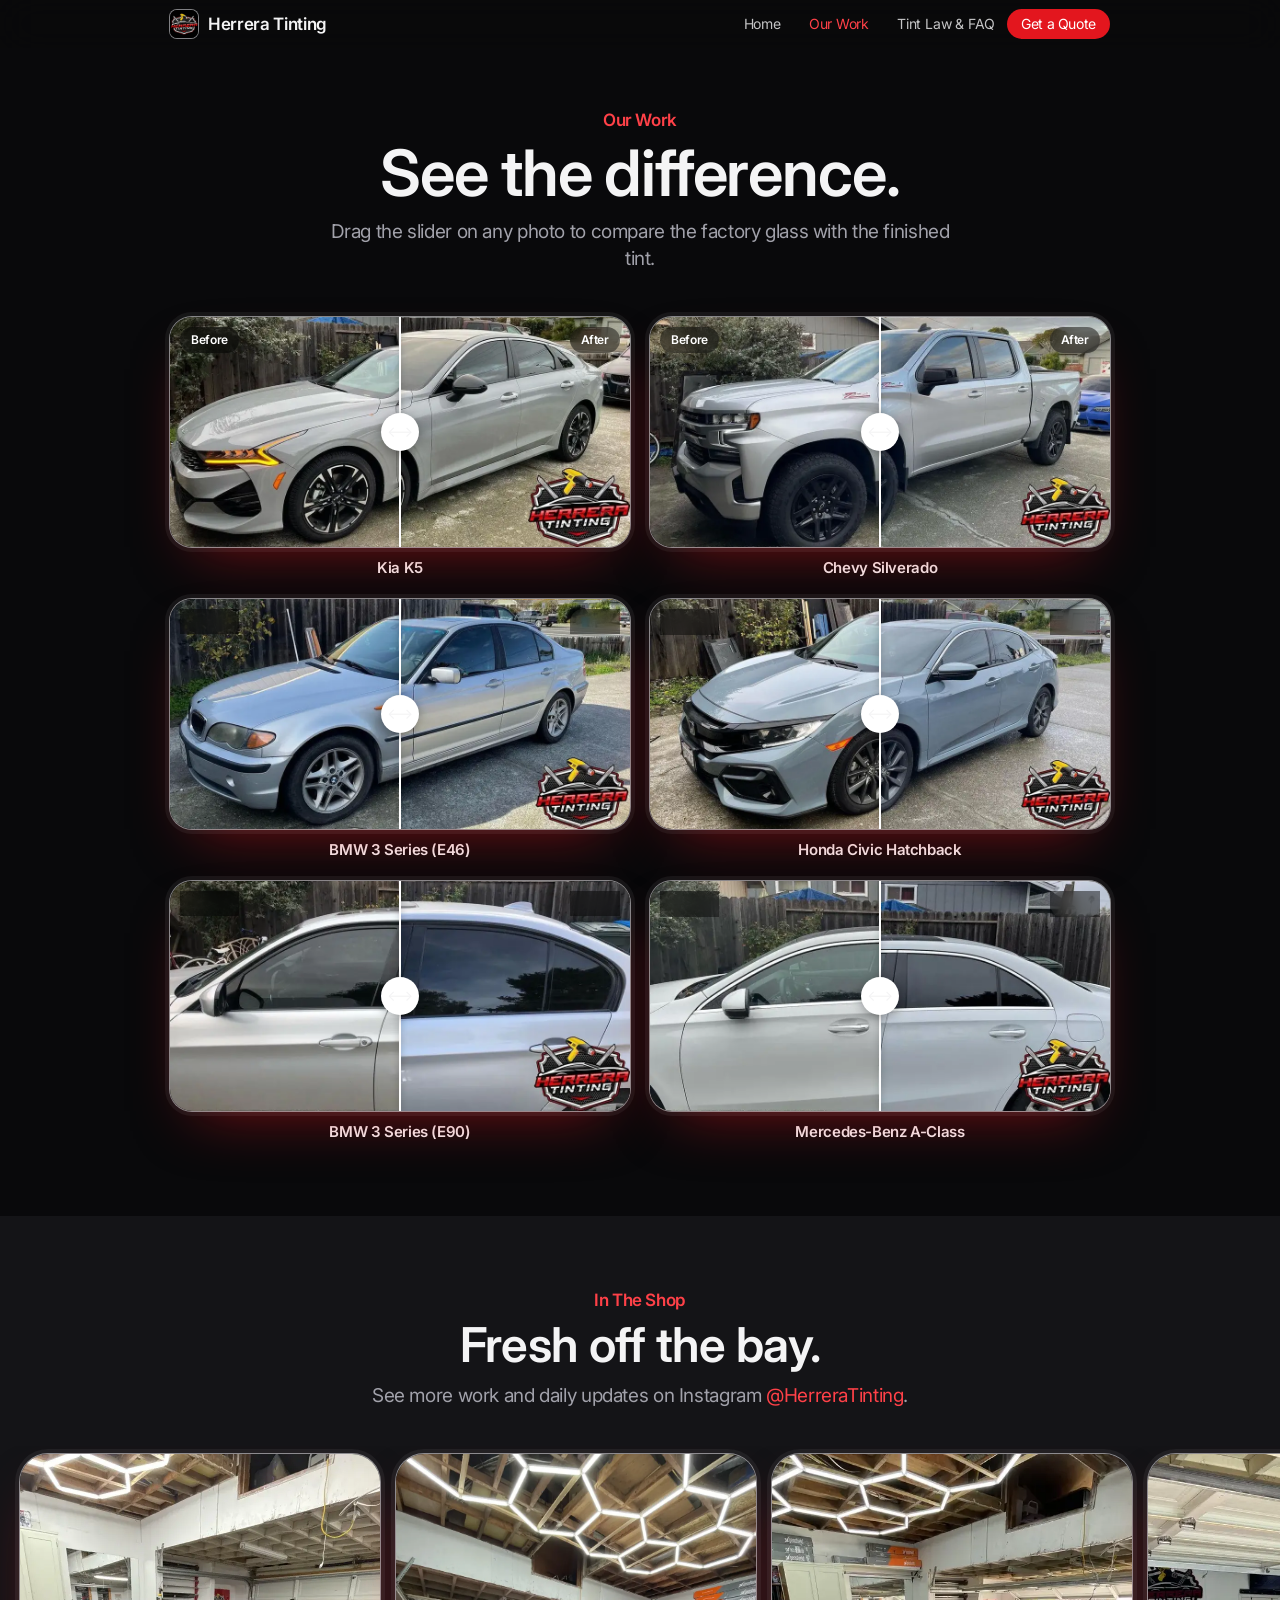
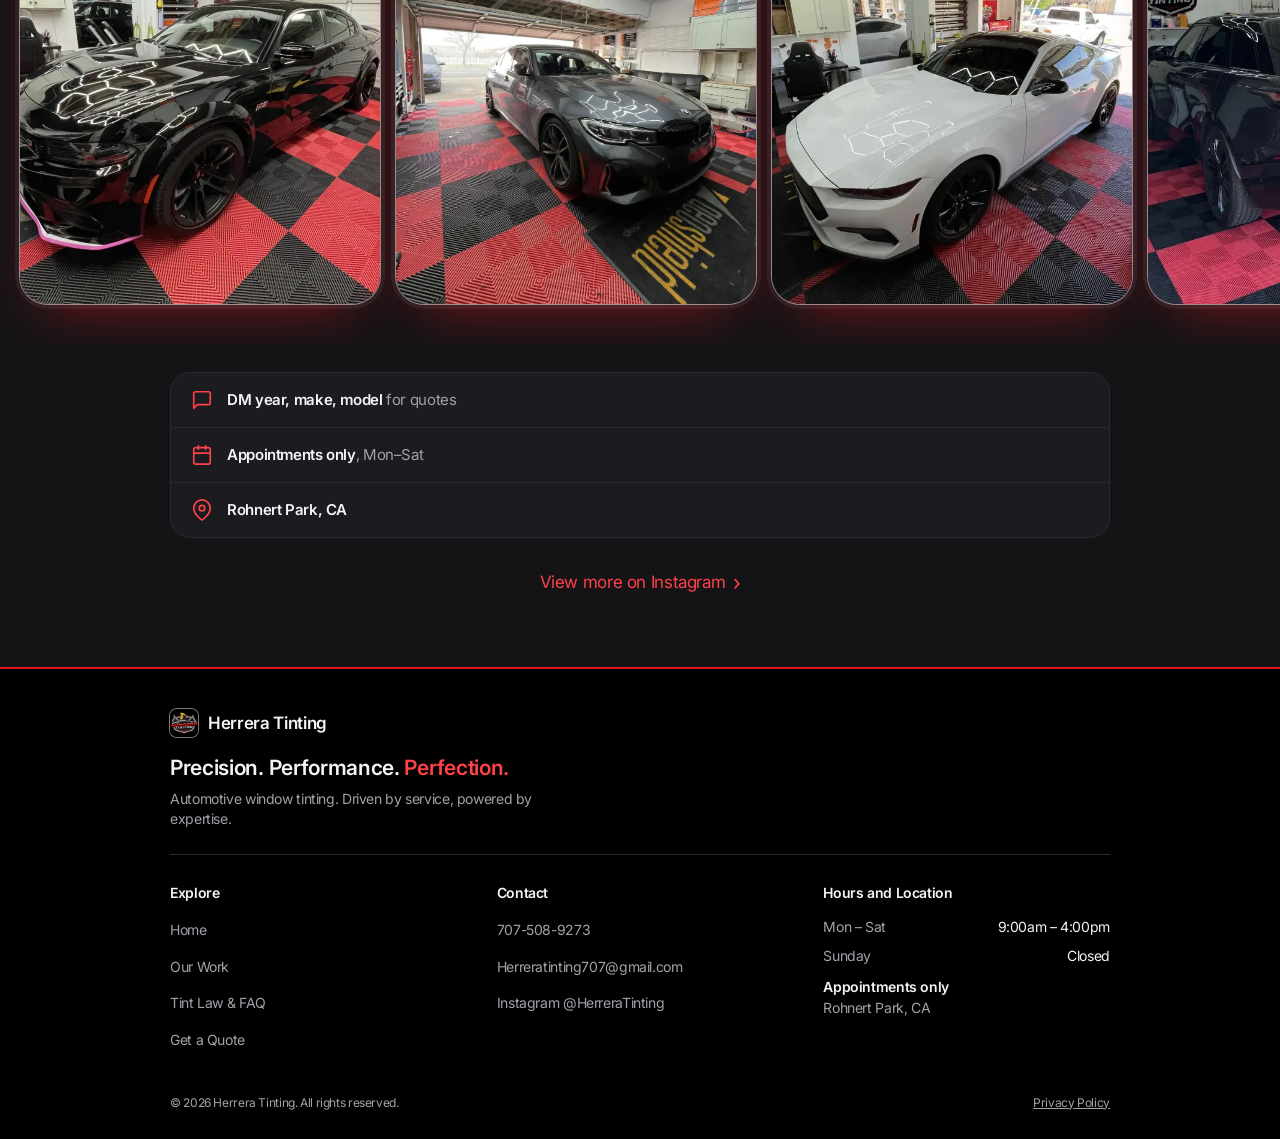
==== commit 5e14356e: "Change theme to brand black and red" ====
--- a/our-work.html
+++ b/our-work.html
@@ -5,7 +5,7 @@
 <meta name="viewport" content="width=device-width, initial-scale=1, viewport-fit=cover">
 <title>Our Work | Herrera Tinting</title>
 <meta name="description" content="Before and after photos of window tint installs from Herrera Tinting in Rohnert Park, CA.">
-<meta name="theme-color" content="#ffffff">
+<meta name="theme-color" content="#09090b">
 <link rel="icon" href="assets/logo.webp">
 <link rel="preconnect" href="https://fonts.googleapis.com">
 <link rel="preconnect" href="https://fonts.gstatic.com" crossorigin>
--- a/styles.css
+++ b/styles.css
@@ -1,12 +1,17 @@
 /* Herrera Tinting — mobile-first, modeled on apple.com's phone layout */
 :root{
-  --bg:#fff; --bg2:#f5f5f7; --ink:#1d1d1f; --mute:#6e6e73; --line:#d2d2d7;
-  --red:#d7281f; --red-dk:#b21e17; --red-hi:#ff6b5f;
+  /* black + red, pulled from the logo; zinc greys echo its chrome border */
+  --bg:#09090b; --bg2:#141417; --card:#1c1c20; --ink:#f4f4f5; --body:#d4d4d8; --mute:#a1a1aa; --line:#2a2a30;
+  --red:#e3161e; --red-dk:#b8121a; --red-hi:#ff4148;
+  --chrome:rgba(228,228,231,.55);
+  /* photo frame: crisp zinc ring + faint outer halo + red under-glow */
+  --frame:0 0 0 1px var(--chrome),0 0 0 5px rgba(228,228,231,.06),0 26px 60px -26px rgba(227,22,30,.55);
+  --frame-hi:0 0 0 1.5px #fafafa,0 0 0 6px rgba(250,250,250,.08),0 30px 70px -24px rgba(227,22,30,.7);
   --nav-h:48px; --r:28px; --pad:20px;
   --font:-apple-system,BlinkMacSystemFont,"SF Pro Display","SF Pro Text",Inter,"Helvetica Neue",Helvetica,Arial,sans-serif;
 }
 *{box-sizing:border-box;margin:0;padding:0}
-html{-webkit-text-size-adjust:100%;scroll-padding-top:64px;scroll-behavior:smooth}
+html{color-scheme:dark;-webkit-text-size-adjust:100%;scroll-padding-top:64px;scroll-behavior:smooth}
 body{font-family:var(--font);font-size:17px;line-height:1.47;letter-spacing:-.022em;color:var(--ink);background:var(--bg);
   -webkit-font-smoothing:antialiased;padding-top:var(--nav-h)}
 body:has(dialog[open]),html.menu-open body{overflow:hidden}
@@ -19,54 +24,55 @@
 section{padding:72px 0}
 
 /* type */
-.eyebrow{display:block;font-size:17px;font-weight:600;color:var(--red);margin-bottom:6px}
+.eyebrow{display:block;font-size:17px;font-weight:600;color:var(--red-hi);margin-bottom:6px}
 h1{font-size:clamp(40px,11vw,64px);font-weight:600;line-height:1.07;letter-spacing:-.018em}
 h2{font-size:clamp(32px,8.6vw,48px);font-weight:600;line-height:1.1;letter-spacing:-.014em}
 h3{font-weight:600;letter-spacing:-.012em}
 .sub{font-size:19px;line-height:1.42;color:var(--mute);margin:12px auto 0;max-width:620px}
 .center{text-align:center}
 .head{text-align:center;margin-bottom:36px}
-.red{color:var(--red)}
+.red{color:var(--red-hi)}
 
 /* buttons + links */
 .btn{display:inline-flex;align-items:center;justify-content:center;min-height:44px;padding:0 24px;border-radius:980px;
   font-size:17px;background:var(--red);color:#fff;border:0;cursor:pointer;transition:background .2s}
 .btn:hover{background:var(--red-dk)}
 .btn.sm{min-height:30px;padding:0 14px;font-size:14px}
-.link{display:inline-flex;align-items:center;color:var(--red);font-size:17px;cursor:pointer;background:none;border:0;padding:0}
+.link{display:inline-flex;align-items:center;color:var(--red-hi);font-size:17px;cursor:pointer;background:none;border:0;padding:0}
 .link::after{content:"›";margin-left:.35em;font-size:1.25em;line-height:1;transition:transform .2s}
 .link:hover::after{transform:translateX(3px)}
 .link:hover{text-decoration:underline}
 .ctas{display:flex;flex-wrap:wrap;justify-content:center;align-items:center;gap:14px 28px;margin-top:26px}
 
 /* header */
-.nav{position:fixed;inset:0 0 auto;height:var(--nav-h);z-index:50;background:rgba(255,255,255,.8);
+.nav{position:fixed;inset:0 0 auto;height:var(--nav-h);z-index:50;background:rgba(9,9,11,.78);
   -webkit-backdrop-filter:saturate(180%) blur(20px);backdrop-filter:saturate(180%) blur(20px);transition:box-shadow .2s}
-.nav.scrolled,html.menu-open .nav{box-shadow:0 1px 0 rgba(0,0,0,.1)}
-html.menu-open .nav{background:rgba(255,255,255,.96)}
+.nav.scrolled,html.menu-open .nav{box-shadow:0 1px 0 rgba(227,22,30,.45)}
+html.menu-open .nav{background:rgba(9,9,11,.96)}
 .nav-in{height:100%;display:flex;align-items:center;justify-content:space-between;gap:12px}
 .brand{display:flex;align-items:center;gap:10px;font-size:17px;font-weight:600;letter-spacing:-.02em}
-.brand img{width:28px;height:28px;border-radius:7px;object-fit:cover}
+.brand img{width:28px;height:28px;border-radius:7px;object-fit:cover;box-shadow:0 0 0 1px var(--chrome)}
 .nav-r{display:flex;align-items:center;gap:6px}
 .menu-btn{width:44px;height:44px;background:none;border:0;cursor:pointer;position:relative}
 .menu-btn span{position:absolute;left:14px;right:14px;height:1.5px;background:var(--ink);transition:transform .3s,top .3s}
 .menu-btn span:nth-child(1){top:19px}.menu-btn span:nth-child(2){top:25px}
 html.menu-open .menu-btn span:nth-child(1){top:22px;transform:rotate(45deg)}
 html.menu-open .menu-btn span:nth-child(2){top:22px;transform:rotate(-45deg)}
-.menu{position:fixed;top:var(--nav-h);left:0;right:0;height:calc(100dvh - var(--nav-h));background:#fff;
+.menu{position:fixed;top:var(--nav-h);left:0;right:0;height:calc(100dvh - var(--nav-h));background:var(--bg);
   -webkit-backdrop-filter:blur(20px);backdrop-filter:blur(20px);padding:28px var(--pad) 40px;overflow:auto;
   opacity:0;visibility:hidden;transform:translateY(-8px);transition:opacity .3s,transform .3s,visibility .3s;z-index:49}
 html.menu-open .menu{opacity:1;visibility:visible;transform:none}
 .menu ul{display:grid}
 .menu li a{display:block;font-size:32px;font-weight:600;letter-spacing:-.015em;line-height:1.1;padding:14px 0;color:var(--ink);transition:color .2s}
-.menu li a[aria-current]{color:var(--red)}
+.menu li a[aria-current]{color:var(--red-hi)}
 .menu .m-sub{margin-top:28px;padding-top:24px;border-top:1px solid var(--line);display:grid;gap:14px;font-size:17px}
 .menu .m-sub a,.menu .m-sub button{color:var(--mute);text-align:left}
 @media(min-width:768px){
   .menu{position:static;height:auto;background:none;padding:0;opacity:1;visibility:visible;transform:none;overflow:visible;-webkit-backdrop-filter:none;backdrop-filter:none}
   .menu ul{display:flex;gap:28px}
   .menu li a{font-size:14px;font-weight:400;padding:0;color:var(--ink);opacity:.8}
-  .menu li a:hover,.menu li a[aria-current]{opacity:1;color:var(--ink)}
+  .menu li a:hover{opacity:1;color:var(--ink)}
+  .menu li a[aria-current]{opacity:1;color:var(--red-hi)}
   .menu .m-sub{display:none}
   .menu-btn{display:none}
   .nav-in{justify-content:flex-start}
@@ -74,22 +80,23 @@
 }
 
 /* hero */
-.hero{padding:52px 0 0;text-align:center}
+.hero{padding:52px 0 0;text-align:center;padding-bottom: 1rem;}
 .hero .lead{font-size:21px;line-height:1.38;color:var(--ink);max-width:520px;margin:16px auto 0}
 .hero-meta{font-size:14px;color:var(--mute);margin-top:22px}
 .hero-meta b{color:var(--ink);font-weight:600}
-.hero-media{margin:40px 10px 0;border-radius:var(--r);overflow:hidden;aspect-ratio:4/3;background:var(--bg2)}
+.hero-media{margin:40px 10px 0;border-radius:var(--r);overflow:hidden;aspect-ratio:4/3;background:var(--bg2);box-shadow:var(--frame)}
 .hero-media img{width:100%;height:100%;object-fit:cover}
 .pills{display:flex;gap:8px;overflow-x:auto;padding:22px var(--pad) 0;scrollbar-width:none;justify-content:flex-start}
 .pills::-webkit-scrollbar{display:none}
-.pills span{flex:none;background:var(--bg2);border-radius:980px;padding:8px 16px;font-size:14px;font-weight:500;color:var(--ink)}
+.pills span{flex:none;background:var(--bg2);border:1px solid var(--line);border-radius:980px;padding:8px 16px;font-size:14px;font-weight:500;color:var(--ink)}
 @media(min-width:700px){.pills{justify-content:center;flex-wrap:wrap;overflow:visible}.hero-media{margin:48px auto 0;max-width:940px}}
 
 /* before / after */
 .alt{background:var(--bg2)}
 .ba-grid{display:grid;gap:28px}
 .ba-fig{margin:0}
-.ba{position:relative;aspect-ratio:2/1;border-radius:22px;overflow:hidden;user-select:none;-webkit-user-select:none;touch-action:pan-y;cursor:ew-resize;background:#000}
+.ba{position:relative;aspect-ratio:2/1;border-radius:22px;overflow:hidden;user-select:none;-webkit-user-select:none;touch-action:pan-y;cursor:ew-resize;background:#000;box-shadow:var(--frame);transition:box-shadow .3s}
+.ba:hover{box-shadow:var(--frame-hi)}
 .ba img{position:absolute;inset:0;width:100%;height:100%;object-fit:cover;pointer-events:none}
 .ba .after{clip-path:inset(0 0 0 var(--p,50%))}
 .ba .bar{position:absolute;top:0;bottom:0;left:var(--p,50%);width:2px;background:#fff;transform:translateX(-50%);pointer-events:none;box-shadow:0 0 6px rgba(0,0,0,.35)}
@@ -103,12 +110,13 @@
 @media(min-width:900px){#all-work .ba-grid{grid-template-columns:repeat(2,1fr)}#all-work .ba{aspect-ratio:2/1}}
 
 /* films (dark tile) */
-.dark{background:#000;color:#f5f5f7}
+.dark{background:#000 radial-gradient(120% 60% at 50% 0,rgba(227,22,30,.14),transparent 70%);color:#f5f5f7;
+  border-block:1px solid var(--line)}
 .dark .sub{color:#a1a1a6}
 .dark .eyebrow{color:var(--red-hi)}
 .dark .link{color:var(--red-hi)}
 .films{display:grid;gap:14px}
-.film{background:#1d1d1f;border-radius:var(--r);padding:30px 22px 26px;position:relative}
+.film{background:var(--card);border:1px solid var(--line);border-radius:var(--r);padding:30px 22px 26px;position:relative}
 .tag{display:inline-block;font-size:12px;font-weight:600;padding:5px 12px;border-radius:980px;background:var(--red);color:#fff;margin-bottom:16px}
 .tag.alt-tag{background:#3a3a3c;color:#f5f5f7}
 .film h3{font-size:32px;line-height:1.1}
@@ -127,7 +135,7 @@
 .film .link{margin-top:18px;font-size:15px}
 .spec-note{color:#a1a1a6;font-size:13px;line-height:1.45;margin-top:22px;text-align:center}
 .spec-note b{color:#e8e8ed;font-weight:600}
-.compare{margin-top:24px;background:#1d1d1f;border-radius:22px;padding:24px 22px}
+.compare{margin-top:24px;background:var(--card);border:1px solid var(--line);border-radius:22px;padding:24px 22px}
 .compare h4{font-size:19px;font-weight:600;margin-bottom:8px;color:#f5f5f7}
 .compare p{color:#a1a1a6;font-size:15px;line-height:1.5}
 @media(min-width:800px){.films{grid-template-columns:1fr 1fr}.film{padding:36px 30px 30px}}
@@ -135,14 +143,14 @@
 
 /* about */
 .about{display:grid;gap:36px;align-items:center}
-.about-img{position:relative;border-radius:var(--r);overflow:hidden;aspect-ratio:4/5;background:var(--bg2)}
+.about-img{position:relative;border-radius:var(--r);overflow:hidden;aspect-ratio:4/5;background:var(--bg2);box-shadow:var(--frame)}
 .about-img img{width:100%;height:100%;object-fit:cover}
-.badge{position:absolute;left:14px;bottom:14px;background:rgba(255,255,255,.78);-webkit-backdrop-filter:saturate(180%) blur(20px);backdrop-filter:saturate(180%) blur(20px);border-radius:16px;padding:12px 16px;font-weight:600;font-size:15px;line-height:1.3}
+.badge{position:absolute;left:14px;bottom:14px;background:rgba(9,9,11,.7);border:1px solid var(--chrome);border-left:3px solid var(--red);-webkit-backdrop-filter:saturate(180%) blur(20px);backdrop-filter:saturate(180%) blur(20px);border-radius:16px;padding:12px 16px;font-weight:600;font-size:15px;line-height:1.3}
 .badge small{display:block;font-weight:400;color:var(--mute);font-size:13px}
 .about-txt h2{margin-bottom:18px}
-.about-txt p{color:#424245;margin-bottom:14px}
+.about-txt p{color:var(--body);margin-bottom:14px}
 .points{display:grid;grid-template-columns:1fr 1fr;gap:10px;margin:24px 0 28px}
-.points div{background:var(--bg2);border-radius:18px;padding:16px}
+.points div{background:var(--bg2);border:1px solid var(--line);border-radius:18px;padding:16px}
 .points b{display:block;font-size:15px;font-weight:600}
 .points span{color:var(--mute);font-size:13px;line-height:1.35;display:block;margin-top:2px}
 @media(min-width:800px){.about{grid-template-columns:1fr 1fr;gap:56px}}
@@ -152,25 +160,26 @@
 .page-head h1{margin-top:2px}
 
 /* gallery rail */
-.rail{display:flex;gap:12px;overflow-x:auto;scroll-snap-type:x mandatory;padding:0 var(--pad) 6px;scroll-padding:0 var(--pad);scrollbar-width:none;-webkit-overflow-scrolling:touch}
+.rail{display:flex;justify-self:center;gap:16px;overflow-x:auto;scroll-snap-type:x mandatory;padding:8px var(--pad) 40px;scroll-padding:0 var(--pad);scrollbar-width:none;-webkit-overflow-scrolling:touch}
 .rail::-webkit-scrollbar{display:none}
-.rail a{flex:0 0 78%;max-width:360px;aspect-ratio:4/5;border-radius:var(--r);overflow:hidden;scroll-snap-align:start;background:#e8e8ed;cursor:zoom-in}
+.rail a{flex:0 0 78%;max-width:360px;aspect-ratio:4/5;border-radius:var(--r);overflow:hidden;scroll-snap-align:start;background:var(--card);cursor:zoom-in;box-shadow:var(--frame);transition:box-shadow .3s}
+.rail a:hover,.rail a:focus-visible{box-shadow:var(--frame-hi)}
 .rail img{width:100%;height:100%;object-fit:cover}
-.list{background:#fff;border-radius:20px;overflow:hidden;margin-top:28px}
+.list{background:var(--card);border:1px solid var(--line);border-radius:20px;overflow:hidden;margin-top:28px}
 .list li{display:flex;gap:14px;align-items:center;padding:16px 20px;font-size:15px;color:var(--mute)}
 .list li+li{border-top:1px solid var(--line)}
 .list li b{color:var(--ink);font-weight:600}
-.list .ic{flex:0 0 22px;width:22px;height:22px;color:var(--red)}
+.list .ic{flex:0 0 22px;width:22px;height:22px;color:var(--red-hi)}
 
 /* law */
 .law-grid{display:grid;gap:28px}
-.group{background:var(--bg2);border-radius:22px;overflow:hidden}
+.group{background:var(--bg2);border:1px solid var(--line);border-radius:22px;overflow:hidden}
 .law-item{display:flex;gap:16px;align-items:baseline;padding:18px 20px}
 .law-item+.law-item{border-top:1px solid var(--line)}
-.pct{flex:0 0 84px;white-space:nowrap;font-size:24px;font-weight:600;color:var(--red);letter-spacing:-.02em}
+.pct{flex:0 0 84px;white-space:nowrap;font-size:24px;font-weight:600;color:var(--red-hi);letter-spacing:-.02em}
 .law-item b{display:block;font-weight:600}
 .law-item span{display:block;color:var(--mute);font-size:15px;line-height:1.4;margin-top:2px}
-.diagram{background:var(--bg2);border-radius:22px;padding:24px;max-width:420px;margin:0 auto;width:100%}
+.diagram{background:var(--bg2);border:1px solid var(--line);border-radius:22px;padding:24px;max-width:420px;margin:0 auto;width:100%}
 .disclaimer{color:var(--mute);font-size:13px;line-height:1.45;margin-top:18px;text-align:center}
 @media(min-width:800px){.law-grid{grid-template-columns:1.2fr 1fr;align-items:start}}
 
@@ -182,16 +191,16 @@
 .faq summary::after{content:"";position:absolute;right:2px;top:50%;width:14px;height:14px;margin-top:-7px;transition:transform .25s;
   background:linear-gradient(var(--mute),var(--mute)) center/100% 1.5px no-repeat,linear-gradient(var(--mute),var(--mute)) center/1.5px 100% no-repeat}
 .faq details[open] summary::after{transform:rotate(45deg)}
-.faq details p{color:#424245;padding:0 0 22px;font-size:17px}
-.faq details a{color:var(--red)}
+.faq details p{color:var(--body);padding:0 0 22px;font-size:17px}
+.faq details a{color:var(--red-hi)}
 .faq details a:hover{text-decoration:underline}
 
 /* footer */
-footer{background:var(--bg2);color:var(--mute);font-size:14px;padding:40px 0 28px}
+footer{background:#000;border-top:2px solid var(--red);color:var(--mute);font-size:14px;padding:40px 0 28px}
 .foot-top{padding-bottom:24px;border-bottom:1px solid var(--line)}
 .foot-top .brand{color:var(--ink)}
 .tagline{font-size:21px;font-weight:600;color:var(--ink);line-height:1.2;margin:18px 0 8px;letter-spacing:-.015em}
-.tagline span{color:var(--red)}
+.tagline span{color:var(--red-hi)}
 .foot-top p{max-width:420px}
 .fcol{border-bottom:1px solid var(--line)}
 .fcol summary{list-style:none;cursor:pointer;display:flex;justify-content:space-between;align-items:center;padding:16px 0;font-weight:600;color:var(--ink);font-size:14px}
@@ -216,62 +225,62 @@
 }
 
 /* sheets (quote + privacy) */
-dialog.sheet{border:0;padding:0;background:#fff;color:var(--ink);width:100%;max-width:100%;max-height:94dvh;margin:auto 0 0;border-radius:var(--r) var(--r) 0 0;overflow:hidden}
+dialog.sheet{border:1px solid var(--line);padding:0;background:var(--bg2);color:var(--ink);width:100%;max-width:100%;max-height:94dvh;margin:auto 0 0;border-radius:var(--r) var(--r) 0 0;overflow:hidden}
 dialog.sheet[open]{display:flex;flex-direction:column;animation:up .38s cubic-bezier(.32,.72,0,1)}
-dialog.sheet::backdrop{background:rgba(0,0,0,.4);-webkit-backdrop-filter:blur(6px);backdrop-filter:blur(6px)}
+dialog.sheet::backdrop{background:rgba(0,0,0,.65);-webkit-backdrop-filter:blur(6px);backdrop-filter:blur(6px)}
 @keyframes up{from{transform:translateY(40px);opacity:0}to{transform:none;opacity:1}}
 .sheet-head{display:flex;justify-content:space-between;align-items:center;gap:12px;padding:18px 20px 14px;border-bottom:1px solid var(--line)}
 .sheet-head h3{font-size:21px}
-.x{width:32px;height:32px;border-radius:50%;border:0;background:var(--bg2);color:var(--mute);font-size:20px;line-height:1;cursor:pointer;flex:none}
+.x{width:32px;height:32px;border-radius:50%;border:0;background:var(--card);color:var(--mute);font-size:20px;line-height:1;cursor:pointer;flex:none}
 .sheet-body{overflow:auto;padding:20px 20px 32px;-webkit-overflow-scrolling:touch}
 .sheet-body>p{color:var(--mute);font-size:15px}
 .sheet-body h4{font-size:15px;font-weight:600;margin:18px 0 4px}
 .sheet-body .btn{margin-top:20px}
 @media(min-width:700px){dialog.sheet{max-width:640px;margin:auto;border-radius:var(--r);max-height:90dvh}}
-.contact-rows{background:var(--bg2);border-radius:16px;margin:16px 0 22px;overflow:hidden}
+.contact-rows{background:var(--card);border-radius:16px;margin:16px 0 22px;overflow:hidden}
 .contact-rows a{display:flex;align-items:center;gap:12px;padding:14px 16px;font-size:15px;min-width:0}
 .contact-rows a+a{border-top:1px solid var(--line)}
 .contact-rows small{display:block;color:var(--mute);font-size:12px;line-height:1.2}
 .contact-rows span{min-width:0;overflow-wrap:anywhere}
-.contact-rows svg{flex:0 0 20px;width:20px;color:var(--red)}
+.contact-rows svg{flex:0 0 20px;width:20px;color:var(--red-hi)}
 
 /* form */
 form{display:grid;gap:18px}
 .field{display:flex;flex-direction:column;gap:7px;min-width:0}
 label,.flabel{font-size:14px;font-weight:600}
-.req{color:var(--red)}
+.req{color:var(--red-hi)}
 .hint{font-weight:400;color:var(--mute);font-size:13px}
-.hint-link{font-weight:400;font-size:13px;color:var(--red)}
-input[type=text],input[type=tel],select,textarea{width:100%;background:var(--bg2);border:1.5px solid transparent;border-radius:12px;padding:14px;font:inherit;font-size:17px;color:var(--ink);letter-spacing:inherit;-webkit-appearance:none;appearance:none}
+.hint-link{font-weight:400;font-size:13px;color:var(--red-hi)}
+input[type=text],input[type=tel],select,textarea{width:100%;background:var(--card);border:1.5px solid var(--line);border-radius:12px;padding:14px;font:inherit;font-size:17px;color:var(--ink);letter-spacing:inherit;-webkit-appearance:none;appearance:none}
 select{background-image:linear-gradient(45deg,transparent 50%,var(--mute) 50%),linear-gradient(135deg,var(--mute) 50%,transparent 50%);background-position:calc(100% - 20px) 50%,calc(100% - 15px) 50%;background-size:5px 5px;background-repeat:no-repeat;padding-right:38px}
-input:focus,select:focus,textarea:focus{outline:none;border-color:var(--red);background-color:#fff}
+input:focus,select:focus,textarea:focus{outline:none;border-color:var(--red);background-color:#000}
 .invalid{border-color:var(--red)!important}
 textarea{min-height:100px;resize:vertical}
 .opts{display:grid;grid-template-columns:1fr 1fr;gap:10px}
 .opts.one{grid-template-columns:1fr}
-.opt{position:relative;display:flex;flex-direction:column;gap:2px;background:var(--bg2);border:1.5px solid transparent;border-radius:14px;padding:12px;cursor:pointer;font-weight:400;transition:border-color .15s,background .15s}
+.opt{position:relative;display:flex;flex-direction:column;gap:2px;background:var(--card);border:1.5px solid var(--line);border-radius:14px;padding:12px;cursor:pointer;font-weight:400;transition:border-color .15s,background .15s}
 .opt input{position:absolute;opacity:0;pointer-events:none}
-.opt:has(input:checked){border-color:var(--red);background:#fff;box-shadow:0 0 0 1px var(--red)}
+.opt:has(input:checked){border-color:var(--red);background:#000;box-shadow:0 0 0 1px var(--red)}
 .opt:has(input:focus-visible){outline:2px solid var(--red);outline-offset:2px}
 .opt.bad{border-color:var(--red)}
 .opt b{font-size:14px;font-weight:600;line-height:1.25}
 .opt small{font-size:12px;color:var(--mute);line-height:1.3}
 .car{width:100%;height:auto;margin-bottom:6px}
-.car .g{fill:#d2d2d7}.car .t{fill:var(--red)}.car .body{fill:none;stroke:#8e8e93;stroke-width:2}
+.car .g{fill:#3f3f46}.car .t{fill:var(--red)}.car .body{fill:none;stroke:#8e8e93;stroke-width:2}
 .removal{display:none;gap:18px}
 .removal.show{display:grid}
 .consent{display:flex;gap:10px;align-items:flex-start;font-size:13px;font-weight:400;color:var(--mute);line-height:1.4}
 .consent input{width:20px;height:20px;margin-top:1px;flex:none;accent-color:var(--red)}
 form .btn{width:100%;min-height:50px;font-size:17px}
-.form-msg{display:none;border-radius:12px;padding:14px;font-size:15px;background:#e8f6ec;color:#1b5e32}
-.form-msg.err{background:#fdecec;color:#9b1c1c}
+.form-msg{display:none;border-radius:12px;padding:14px;font-size:15px;background:rgba(34,197,94,.12);color:#86efac;border:1px solid rgba(34,197,94,.35)}
+.form-msg.err{background:rgba(227,22,30,.12);color:#fca5a5;border-color:rgba(227,22,30,.45)}
 .form-msg.show{display:block}
 @media(min-width:560px){.opts.three{grid-template-columns:repeat(3,1fr)}.removal{grid-template-columns:1fr 1fr}}
 
 /* lightbox */
 .lightbox{position:fixed;inset:0;background:rgba(0,0,0,.92);display:none;place-items:center;z-index:100;padding:20px;cursor:zoom-out}
 .lightbox.open{display:grid}
-.lightbox img{max-height:88vh;max-width:100%;border-radius:12px;object-fit:contain}
+.lightbox img{max-height:88vh;max-width:100%;border-radius:12px;object-fit:contain;box-shadow:var(--frame)}
 .lightbox .x{position:absolute;top:14px;right:14px;background:rgba(255,255,255,.18);color:#fff}
 
 /* reveal */
